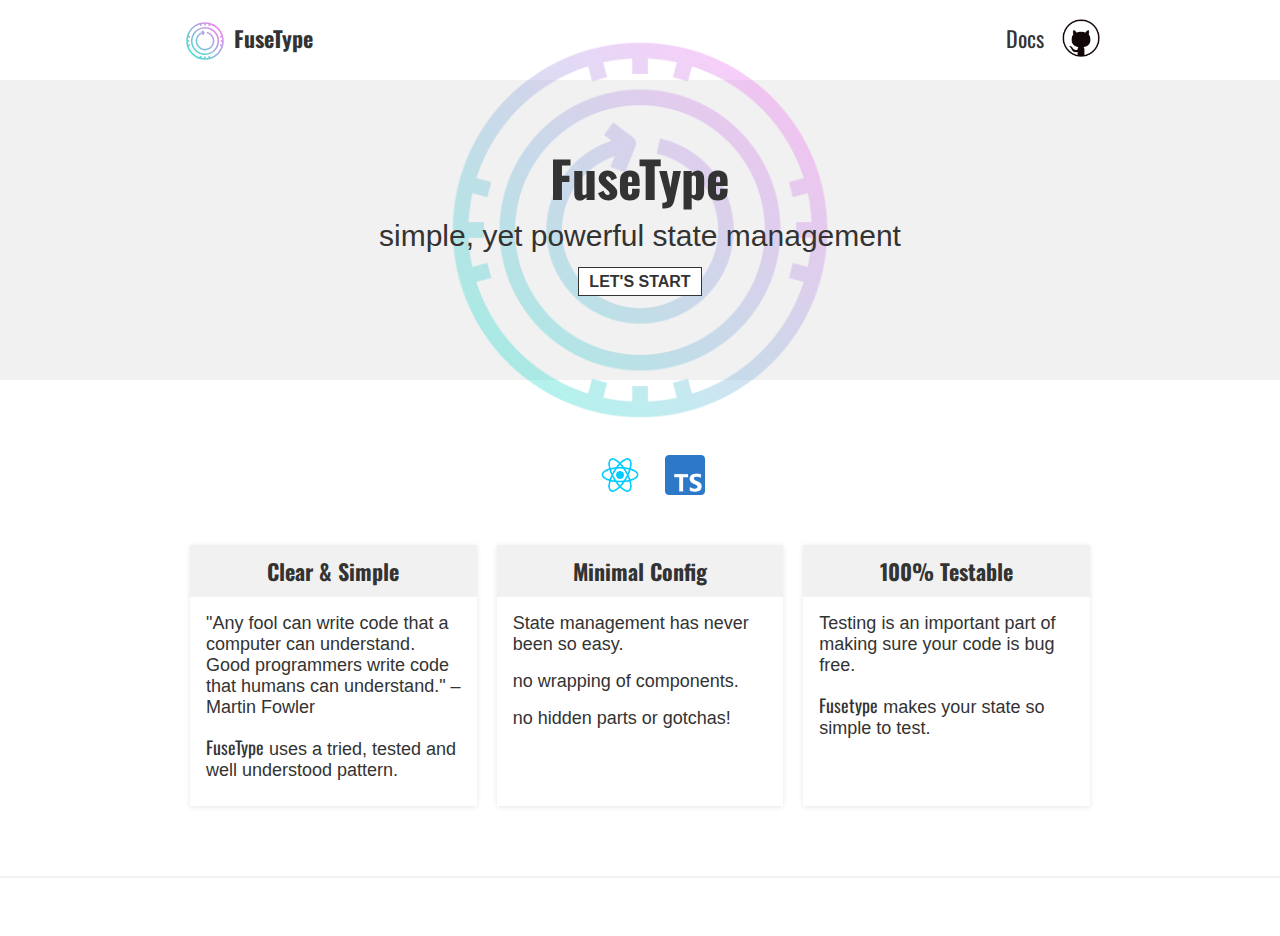
==== index.html @ ba603cd8 "initail commit" ====
<!DOCTYPE html>
<html class="no-js" lang="en-gb">
  <head>
    <meta charset="utf-8" />
    <title>FuseType - simple, yet powerful state management</title>
    <meta
      name="description"
      content="FuseType is a super lightweight, fully testable state management system"
    />
    <meta name="viewport" content="width=device-width, initial-scale=1" />
    <meta
      property="og:title"
      content="FuseType - simple yet powerful state management"
    />
    <meta property="og:type" content="" />
    <meta property="og:url" content="" />
    <meta property="og:image" content="" />
    <link
      href="https://fonts.googleapis.com/css2?family=Oswald:wght@500&display=swap"
      rel="stylesheet"
    />
    <link rel="stylesheet" href="styles.css" />
  </head>
  <body>
    <div class="content">
      <header>
        <section>
          <a
            href="https://github.com/esharmony/fusetype"
            role="navigation"
            title="github repository"
            target="_blank"
            id="gitLogo"
            ><img src="./images/git.png"
          /></a>
          <a href="fusetype-documentation.html" id="docs"> Docs</a>
          <iframe
            src="./headerIcon.html"
            scrolling="no"
            width="50"
            height="50"
          ></iframe>
          <h1 title="FuseType"><a href="index.html">FuseType</a></h1>
        </section>
      </header>
      <section id="heroLogo">
        <section id="contentWrapper">
          <h3 class="toFade">FuseType</h3>
          <h2 class="toFade">simple, yet powerful state management</h2>
          <a href="#" id="start">
            <span>Let's Start</span>
            <div id="startContent">
              <iframe src="https://www.loom.com/embed/b047ec335bda4b80b38b1c3182a20425" frameborder="0" webkitallowfullscreen mozallowfullscreen allowfullscreen style="position: absolute; top: 0; left: 0; width: 100%; height: 100%;"></iframe>
            </div>
          </a>
          <img src="./images/fuse.png" id="heroImg" />
        </section>
      </section>
      <section id="techLogos">
        <img src="./images/react-logo.png" />
        <img src="./images/Typescript.png" />
      </section>
      <section id="infoBlocks">
        <article>
          <div class="infoHeader">
            <h4>Clear & Simple</h4>
          </div>
          <p>
            "Any fool can write code that a computer can understand. Good
            programmers write code that humans can understand." – Martin Fowler
          </p>
          <p>
            <span class="headingFont">FuseType</span> uses a tried, tested and
            well understood pattern.
          </p>
        </article>
        <article>
          <div class="infoHeader">
            <h4>Minimal Config</h4>
          </div>
          <p>State management has never been so easy.</p>
          <p>no wrapping of components.</p>
          <p>no hidden parts or gotchas!</p>
        </article>
        <article>
          <div class="infoHeader">
            <h4>100% Testable</h4>
          </div>
          <p>
            Testing is an important part of making sure your code is bug free.
          </p>
          <p>
            <span class="headingFont">Fusetype</span> makes your state so simple
            to test.
          </p>
        </article>
      </section>
    </div>
    <script
      src="https://code.jquery.com/jquery-3.6.0.min.js"
      integrity="sha256-/xUj+3OJU5yExlq6GSYGSHk7tPXikynS7ogEvDej/m4="
      crossorigin="anonymous"
    ></script>
    <script type="text/javascript" src="./main.js"></script>
    <script>
      window.ga = function () {
        ga.q.push(arguments);
      };
      ga.q = [];
      ga.l = +new Date();
      ga('create', 'UA-XXXXX-Y', 'auto');
      ga('set', 'anonymizeIp', true);
      ga('set', 'transport', 'beacon');
      ga('send', 'pageview');
    </script>
    <script src="https://www.google-analytics.com/analytics.js" async></script>
    <footer>
      <p>&copy; 2021 Barnden inc</p>
    </footer>
  </body>
</html>
---- styles.css ----
* {
  padding: 0;
  margin: 0;
  color: #333;
}

body, html {
  overflow-x: hidden;
  height: 100%;
}
body {
  display: flex;
  flex-direction: column;
}
.content {
  flex: 1 0 auto;
}

h1,
h3,
h4 {
  font-family: 'Oswald', sans-serif;
  font-size: 22px;
}

p, a ,ul {
  font-family: Arial, Helvetica, sans-serif;
}

ul  {
  padding: 16px;
  font-size: 18px;
}

iframe {
  border: none;
}

header section {
  max-width: 920px;
  margin: 0 auto;
  height: 80px;
}

header section a:hover {
  text-decoration: underline;
}

header section h1 a, header section a {
  text-decoration: none;
  font-family: 'Oswald', sans-serif;
}

header section a#docs {
  margin:22px 18px 0 0px;
  font-size: 22px;
}

header section h1 a {
  float: left;
  margin: 22px 0 0 4px;
  
}

header section iframe {
  margin: 16px 0 0 0px;
  float: left;
}

header section a {
  float: right;
  margin: 19px 0px 0 0;
}

@media only screen and (max-width: 768px) {
  header section iframe {
    margin: 16px 0 0 16px;
  }
  header section a {
    margin: 19px 16px 0 0;
  }
}

header section img {
  height: 38px;
}

section#heroLogo {
  height: 300px;
  background-color: #f1f1f1;
  position: relative;
  text-align: center;
}

@media only screen and (max-width: 768px) {
  section#heroLogo {
    height: 270px;
  }
}

section#heroLogo h3 {
  font-size: 50px;
  z-index: 2;
  position: relative;
  margin-bottom: 5px;
  padding-top: 60px;
}

@media only screen and (max-width: 768px) {
  section#heroLogo h3 {
    padding-top: 40px;
  }
}

a#start {
  border: 1px solid #333;
  color: #333;
  background-color: white;
  width: 150px;
  padding: 5px 10px;
  z-index: 2;
  margin: 0px auto;
  position: relative;
  font-weight: bold;
  text-transform: uppercase;
  text-decoration: none;
}

section#heroLogo h2 {
  z-index: 2;
  font-size: 30px;
  position: relative;
  margin-bottom: 20px;
  font-weight: lighter;
  font-family: Arial, Helvetica, sans-serif;
}

section#heroLogo img {
  position: absolute;
  left: 50%;
  margin-left: -200px;
  top: -50px;
  width: 400px;
  height: 400px;
  animation: rotation 120s infinite linear;
  opacity: 0.4;
}

@media only screen and (max-width: 768px) {
  /* For mobile phones: */
  section#heroLogo img {
    margin-left: -162.5px;
    top: -25px;
    width: 325px;
    height: 325px;
  }
}

@keyframes rotation {
  from {
    transform: rotate(0deg);
  }
  to {
    transform: rotate(359deg);
  }
}

section#techLogos {
  display: flex;
  justify-content: center;
}

section#techLogos img {
  width: 40px;
  margin: 75px 0 0 25px;
}

@media only screen and (max-width: 768px) {
  section#techLogos img {
    margin: 55px 0 0 25px;
  }
}

section#infoBlocks {
  display: flex;
  max-width: 920px;
  flex-wrap: wrap;
  justify-content: space-evenly;
  margin: 50px auto;
}

section#infoBlocks article {
  box-shadow: 0px 1px 5px rgba(0, 0, 0, 0.1);
  padding-bottom: 25px;
  min-width: 250px;
  flex: 250px;
  margin: 0 10px 20px 10px;
}

.infoHeader {
  display: flex;
  justify-content: center;
  background-color: #f1f1f1;
  padding: 10px 0;
}

.headingFont {
  font-family: 'Oswald', sans-serif;
}

section#infoBlocks p {
  font-size: 18px;
  font-family: Arial, Helvetica, sans-serif;
  padding: 16px 16px 0 16px;
  color: #333;
}

footer {
  border-top: 2px solid #f1f1f1;
  text-align: center;
  flex-shrink: 0;
}

footer p {
  color: #ccc;
  font-size: 16px;
  margin:20px 0;
}

#contentWrapper {
  max-width: 920px;
  position: relative;
  margin:0 auto;
  padding-left: 10px;
  padding-right: 10px;
}

a #startContent {
  display: none;
  height:0;
}

a #startContent iframe {
  margin-top:0px
}

#startContent {
  display: block;
  height: 270px;
  padding-top:10px
}
#startContent iframe {
  margin-top:10px
}

section#docs {
  max-width: 920px;
  margin: 16px auto;
}

@media only screen and (max-width: 768px) {
  /* For mobile phones: */
  section#docs {
    padding: 0 16px;
  }
}

#docs h3 {
  margin-top: 16px;
}

#docs p {
  font-size: 18px;
  margin-top: 16px;
}



.selected {
  text-decoration: underline;
}


.docs {
  font-size: 16px;
  margin-top:16px;
  padding-top: 10px;
  background-color: #f8f8f8;
}

pre {
  max-width: 100%;
  overflow-x: auto;
}
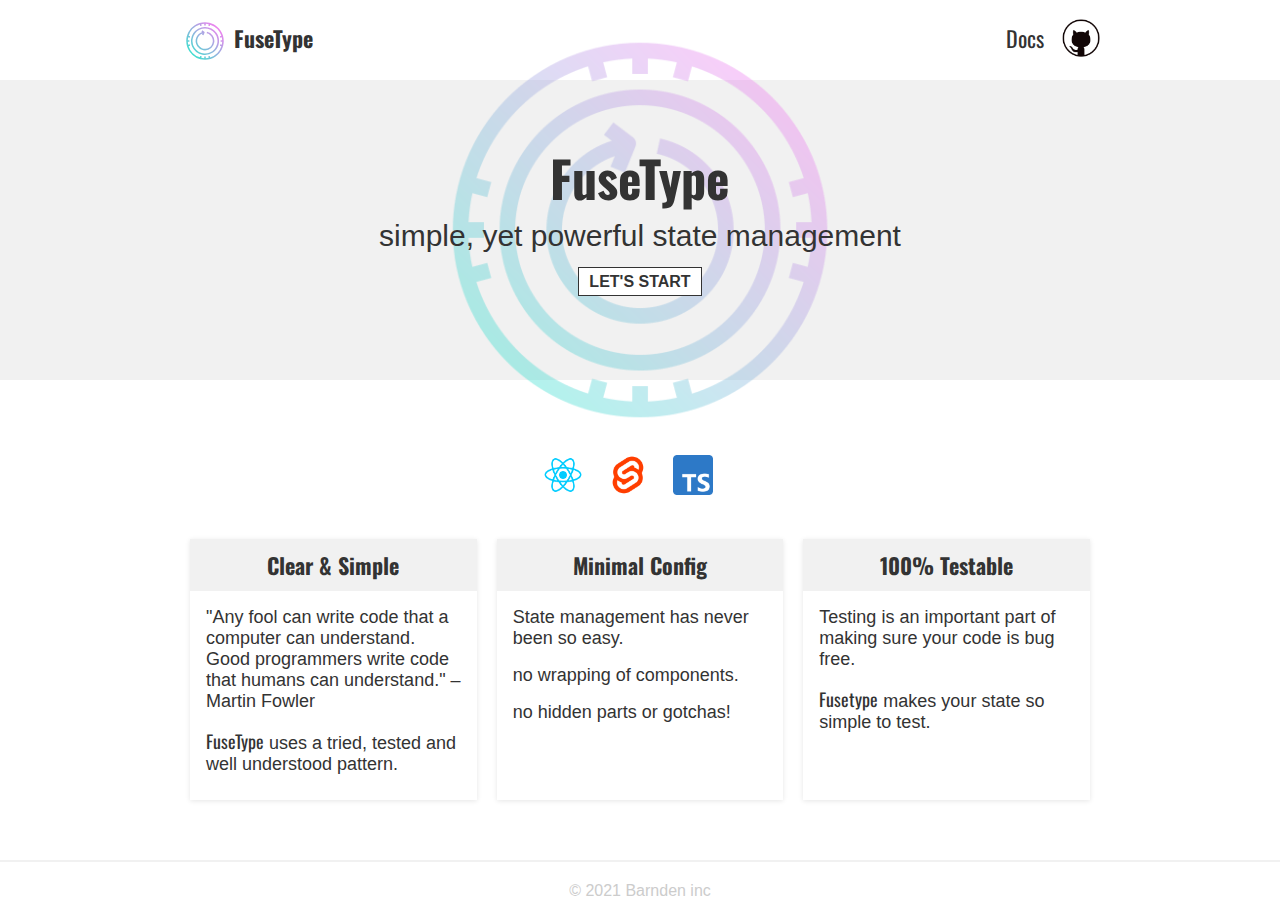
==== commit ae1963cd: "added svelte info" ====
--- a/index.html
+++ b/index.html
@@ -2,15 +2,15 @@
 <html class="no-js" lang="en-gb">
   <head>
     <meta charset="utf-8" />
-    <title>FuseType - simple, yet powerful state management</title>
+    <title>FuseType - simple, yet powerful state management for React & Svelte and more..</title>
     <meta
       name="description"
-      content="FuseType is a super lightweight, fully testable state management system"
+      content="FuseType is a super lightweight, fully testable state management system for React & Svelte and more.."
     />
     <meta name="viewport" content="width=device-width, initial-scale=1" />
     <meta
       property="og:title"
-      content="FuseType - simple yet powerful state management"
+      content="FuseType - simple yet powerful state management for React and Svelte and more.."
     />
     <meta property="og:type" content="" />
     <meta property="og:url" content="" />
@@ -57,8 +57,9 @@
         </section>
       </section>
       <section id="techLogos">
-        <img src="./images/react-logo.png" />
-        <img src="./images/Typescript.png" />
+        <a href="https://github.com/esharmony/fusetype-counter" target="_blank"><img src="./images/react-logo.png" alt="React" /></a>
+        <a href="https://github.com/esharmony/fusetype-svelte-counter" target="_blank"><img src="./images/svelte.png" alt="Svelte" /></a>
+        <img src="./images/Typescript.png" alt="Typescript" />
       </section>
       <section id="infoBlocks">
         <article>
@@ -102,18 +103,15 @@
       crossorigin="anonymous"
     ></script>
     <script type="text/javascript" src="./main.js"></script>
+    <!-- Global site tag (gtag.js) - Google Analytics -->
+    <script async src="https://www.googletagmanager.com/gtag/js?id=G-1VBPTRDTLS"></script>
     <script>
-      window.ga = function () {
-        ga.q.push(arguments);
-      };
-      ga.q = [];
-      ga.l = +new Date();
-      ga('create', 'UA-XXXXX-Y', 'auto');
-      ga('set', 'anonymizeIp', true);
-      ga('set', 'transport', 'beacon');
-      ga('send', 'pageview');
+      window.dataLayer = window.dataLayer || [];
+      function gtag(){dataLayer.push(arguments);}
+      gtag('js', new Date());
+
+      gtag('config', 'G-1VBPTRDTLS');
     </script>
-    <script src="https://www.google-analytics.com/analytics.js" async></script>
     <footer>
       <p>&copy; 2021 Barnden inc</p>
     </footer>
--- a/styles.css
+++ b/styles.css
@@ -40,6 +40,8 @@
   max-width: 920px;
   margin: 0 auto;
   height: 80px;
+  z-index: 10;
+  position: relative;
 }
 
 header section a:hover {
@@ -172,7 +174,8 @@
 
 section#techLogos img {
   width: 40px;
-  margin: 75px 0 0 25px;
+  margin: 75px 25px 0 0;
+  height: 40px;
 }
 
 @media only screen and (max-width: 768px) {
@@ -186,7 +189,7 @@
   max-width: 920px;
   flex-wrap: wrap;
   justify-content: space-evenly;
-  margin: 50px auto;
+  margin: 40px auto;
 }
 
 section#infoBlocks article {
@@ -255,7 +258,7 @@
 
 section#docs {
   max-width: 920px;
-  margin: 16px auto;
+  margin: 0px auto;
 }
 
 @media only screen and (max-width: 768px) {
@@ -265,8 +268,8 @@
   }
 }
 
-#docs h3 {
-  margin-top: 16px;
+#docs h3:not(:first-child) {
+  margin-top: 32px;
 }
 
 #docs p {
@@ -291,4 +294,22 @@
 pre {
   max-width: 100%;
   overflow-x: auto;
+}
+
+#packagesWrap {
+  max-width: 920px;
+  display: flex;
+  flex-wrap: wrap;
+  justify-content: center;
+  margin: 0 auto;
+}
+
+#packagesWrap input {
+  padding: 5px 0px;
+  margin: 16px;
+  background:url(images/clipboard_icon.png) no-repeat right top;
+  background-size: 23px;
+  cursor: pointer;
+  text-indent: 5px;
+  font-weight: bold;
 }